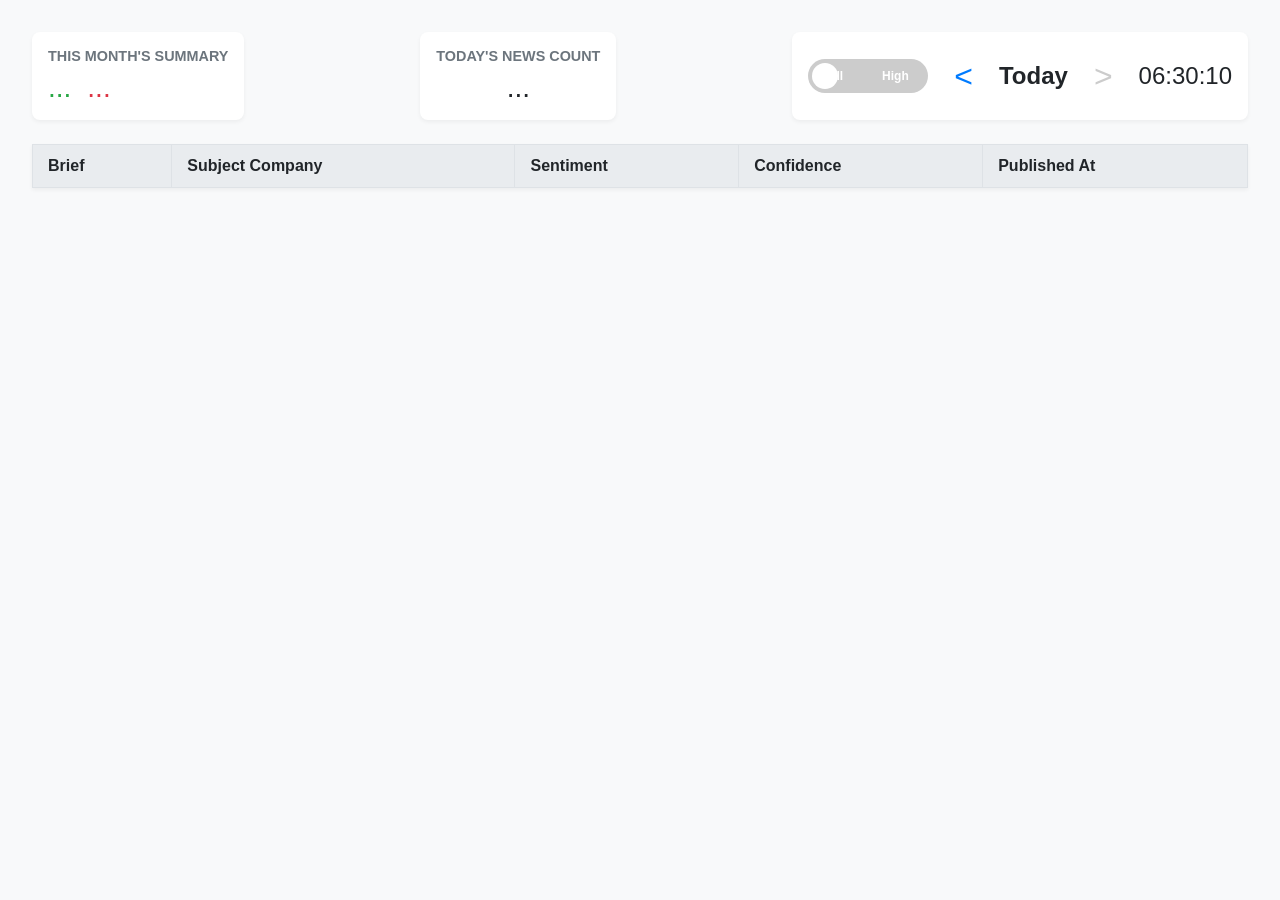
==== templates/index.html @ 9241533d "Also calculate the total" ====
<!DOCTYPE html>
<html lang="en">
<head>
    <meta charset="UTF-8">
    <meta name="viewport" content="width=device-width, initial-scale=1.0">
    <title>Financial News Analysis</title>
    <style>
        body { font-family: -apple-system, BlinkMacSystemFont, "Segoe UI", Roboto, "Helvetica Neue", Arial, sans-serif; margin: 2rem; background-color: #f8f9fa; color: #212529;}
        .top-bar { display: flex; justify-content: space-between; align-items: stretch; gap: 1.5rem; margin-bottom: 1.5rem; flex-wrap: wrap; }
        .widget { background-color: #fff; padding: 1rem; border-radius: 8px; box-shadow: 0 2px 4px rgba(0,0,0,0.05); text-align: center; }
        .widget h2 { margin: 0 0 0.5rem 0; font-size: 0.9rem; color: #6c757d; text-transform: uppercase; }
        .widget p { margin: 0; font-size: 1.75rem; font-weight: 500; }
        #monthly-summary p { display: flex; gap: 1rem; }
        .summary-value { display: flex; align-items: center; gap: 0.5rem; }
        .positive-text { color: #28a745; }
        .negative-text { color: #dc3545; }
        .date-nav { display: flex; align-items: center; justify-content: center; gap: 1rem; }
        .date-nav h1 { margin: 0; font-size: 1.5rem; }
        .date-nav button { font-size: 2rem; background: none; border: none; cursor: pointer; color: #007bff; padding: 0 10px;}
        .date-nav button:disabled { color: #ccc; }
        #clock { font-size: 1.5rem; }
        .controls { display: flex; align-items: center; gap: 1rem; }
        .switch { position: relative; display: inline-block; width: 120px; height: 34px; }
        .switch input { opacity: 0; width: 0; height: 0; }
        .slider { position: absolute; cursor: pointer; top: 0; left: 0; right: 0; bottom: 0; background-color: #ccc; transition: .4s; border-radius: 34px; }
        .slider:before { position: absolute; content: ""; height: 26px; width: 26px; left: 4px; bottom: 4px; background-color: white; transition: .4s; border-radius: 50%; }
        input:checked + .slider { background-color: #28a745; }
        input:checked + .slider:before { transform: translateX(86px); }
        .switch-labels { color: #fff; position: absolute; width: 100%; top: 50%; transform: translateY(-50%); display: flex; justify-content: space-around; font-size: 0.75rem; font-weight: bold; }
        table { width: 100%; border-collapse: collapse; box-shadow: 0 2px 4px rgba(0,0,0,0.05); }
        th, td { padding: 12px 15px; border: 1px solid #dee2e6; text-align: left; }
        thead { background-color: #e9ecef; }
        #articles-tbody { transition: opacity 0.3s ease-in-out; }
        #articles-tbody.loading { opacity: 0; }
        .sentiment { font-weight: bold; }
        .sentiment.POSITIVE { color: #28a745; }
        .sentiment.NEGATIVE { color: #dc3545; }
        .sentiment.NEUTRAL { color: #6c757d; }
    </style>
</head>
<body>
    <div class="top-bar">
        <div class="widget" id="monthly-summary">
            <h2>This Month's Summary</h2>
            <p>
                <span class="summary-value positive-text" id="monthly-positive">...</span>
                <span class="summary-value negative-text" id="monthly-negative">...</span>
            </p>
        </div>
        <div class="widget" id="daily-count">
            <h2>Today's News Count</h2>
            <p id="daily-count-value">...</p>
        </div>
        <div class="widget controls">
            <label class="switch" title="Toggle AI Confidence Level">
                <input type="checkbox" id="confidence-toggle">
                <span class="slider"></span>
                <div class="switch-labels"><span>All</span><span>High</span></div>
            </label>
            <div class="date-nav">
                <button id="btn-prev" title="Previous Day">&lt;</button>
                <h1 id="date-title">...</h1>
                <button id="btn-next" title="Next Day">&gt;</button>
            </div>
            <span id="clock"></span>
        </div>
    </div>
    
    <table>
        <thead>
            <tr>
                <th>Brief</th>
                <th>Subject Company</th>
                <th>Sentiment</th>
                <th>Confidence</th>
                <th>Published At</th>
            </tr>
        </thead>
        <tbody id="articles-tbody"></tbody>
    </table>

    <script>
        document.addEventListener('DOMContentLoaded', () => {
            let currentDate = new Date();
            let confidenceLevel = 'all'; // 'all' or 'high'
            let autoRefreshIntervalId = null;

            const dateTitle = document.getElementById('date-title');
            const btnPrev = document.getElementById('btn-prev');
            const btnNext = document.getElementById('btn-next');
            const clockElement = document.getElementById('clock');
            const articlesTbody = document.getElementById('articles-tbody');
            const confidenceToggle = document.getElementById('confidence-toggle');
            const dailyCountValue = document.getElementById('daily-count-value');
            const monthlyPositive = document.getElementById('monthly-positive');
            const monthlyNegative = document.getElementById('monthly-negative');
            const monthlyTotal = document.getElementById('monthly-summary');

            const isSameDay = (d1, d2) => d1.getFullYear() === d2.getFullYear() && d1.getMonth() === d2.getMonth() && d1.getDate() === d2.getDate();
            const toYYYYMMDD = (date) => date.toISOString().split('T')[0];

            function updateClock() {
                clockElement.textContent = new Date().toLocaleTimeString('en-GB');
            }

            function updateUIState() {
                const today = new Date();
                const yesterday = new Date();
                yesterday.setDate(today.getDate() - 1);
                if (isSameDay(currentDate, today)) dateTitle.textContent = "Today";
                else if (isSameDay(currentDate, yesterday)) dateTitle.textContent = "Yesterday";
                else dateTitle.textContent = currentDate.toLocaleDateString(undefined, { year: 'numeric', month: 'long', day: 'numeric' });
                btnNext.disabled = currentDate >= new Date().setHours(0, 0, 0, 0);
            }

            async function updateDashboard(showLoading = true) {
                if (isSameDay(currentDate, new Date())) startAutoRefresh();
                else stopAutoRefresh();

                const dateStr = toYYYYMMDD(currentDate);
                const params = `?date=${dateStr}&confidence=${confidenceLevel}`;

                if (showLoading) articlesTbody.classList.add('loading');
                updateUIState();

                // Fetch both summary and articles in parallel
                const [summaryData, articlesData] = await Promise.all([
                    fetch(`/api/summary?confidence=${confidenceLevel}`).then(res => res.json()),
                    fetch(`/api/articles${params}`).then(res => res.json())
                ]);
                
                // Update summary widgets
                dailyCountValue.textContent = summaryData.daily_count || 0;
                monthlyPositive.textContent = `+${summaryData.monthly_positive || 0}`;
                monthlyNegative.textContent = `-${summaryData.monthly_negative || 0}`;
                monthlyTotal.textContent = 'Total:' + (summaryData.monthly_positive + summaryData.monthly_negative || 0);

                // Update articles table with fade effect
                setTimeout(() => {
                    articlesTbody.innerHTML = '';
                    if (articlesData.length > 0) {
                        articlesData.forEach(article => {
                            const confidencePercent = (article.confidence * 100).toFixed(2);
                            const row = `
                                <tr>
                                    <td>${article.content}</td>
                                    <td>${article.company || 'N/A'}</td>
                                    <td class="sentiment ${article.sentiment}">${article.sentiment}</td>
                                    <td>${confidencePercent}%</td>
                                    <td>${article.time}</td>
                                </tr>
                            `;
                            articlesTbody.innerHTML += row;
                        });
                    } else {
                        articlesTbody.innerHTML = `<tr><td colspan="5" style="text-align: center;">No processed articles found for this day.</td></tr>`;
                    }
                    articlesTbody.classList.remove('loading');
                }, 300);
            }

            function stopAutoRefresh() { if (autoRefreshIntervalId) clearInterval(autoRefreshIntervalId); }
            function startAutoRefresh() {
                stopAutoRefresh();
                autoRefreshIntervalId = setInterval(() => updateDashboard(false), 30000);
            }

            // Event Listeners
            btnPrev.addEventListener('click', () => { currentDate.setDate(currentDate.getDate() - 1); updateDashboard(); });
            btnNext.addEventListener('click', () => { currentDate.setDate(currentDate.getDate() + 1); updateDashboard(); });
            confidenceToggle.addEventListener('change', (e) => {
                confidenceLevel = e.target.checked ? 'high' : 'all';
                updateDashboard();
            });

            // Initial Load
            updateClock();
            setInterval(updateClock, 1000);
            updateDashboard();
        });
    </script>
</body>
</html>
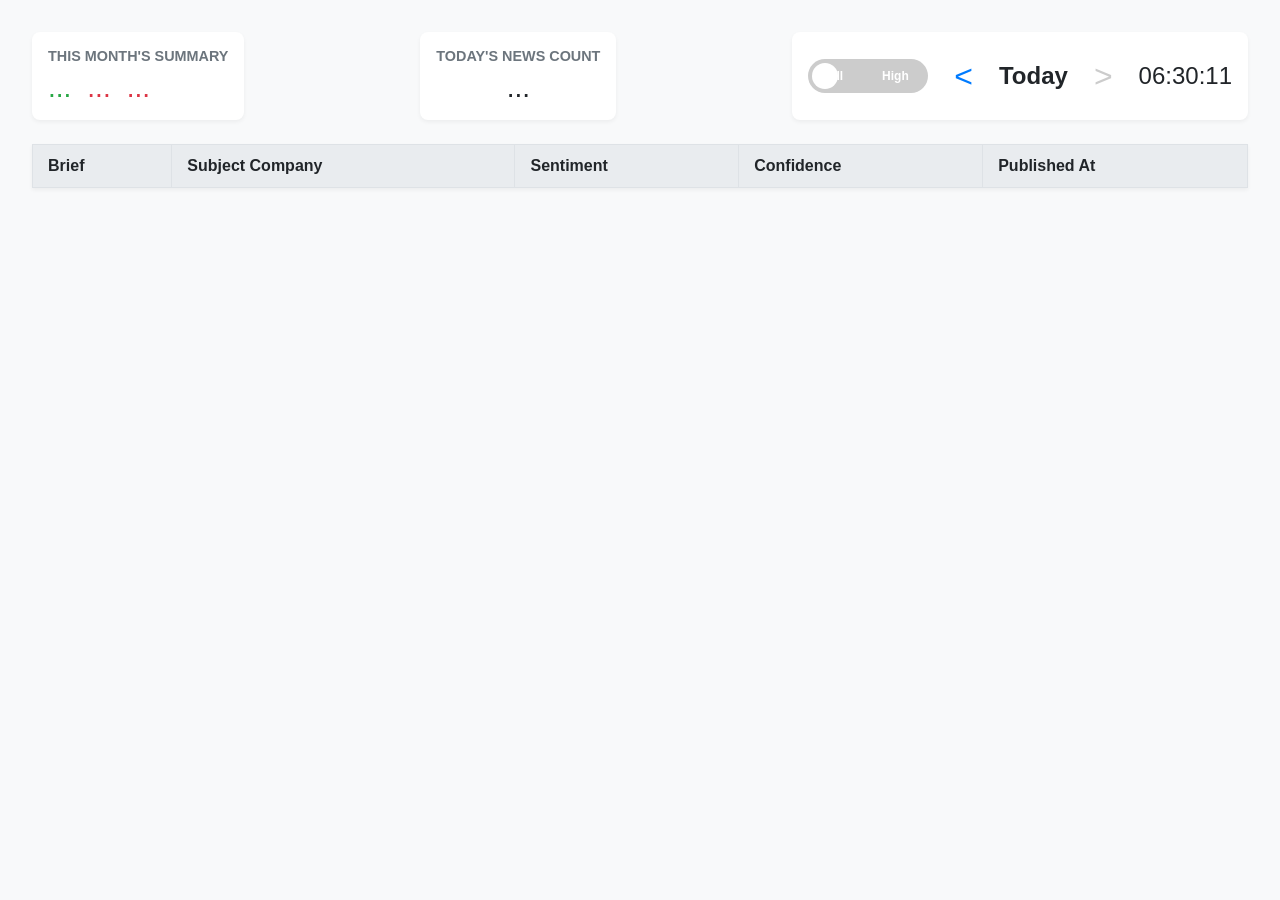
==== commit f158ceef: "Fix the display" ====
--- a/templates/index.html
+++ b/templates/index.html
@@ -45,6 +45,7 @@
             <p>
                 <span class="summary-value positive-text" id="monthly-positive">...</span>
                 <span class="summary-value negative-text" id="monthly-negative">...</span>
+                <span class="summary-value negative-text" id="monthly-summary">...</span>
             </p>
         </div>
         <div class="widget" id="daily-count">
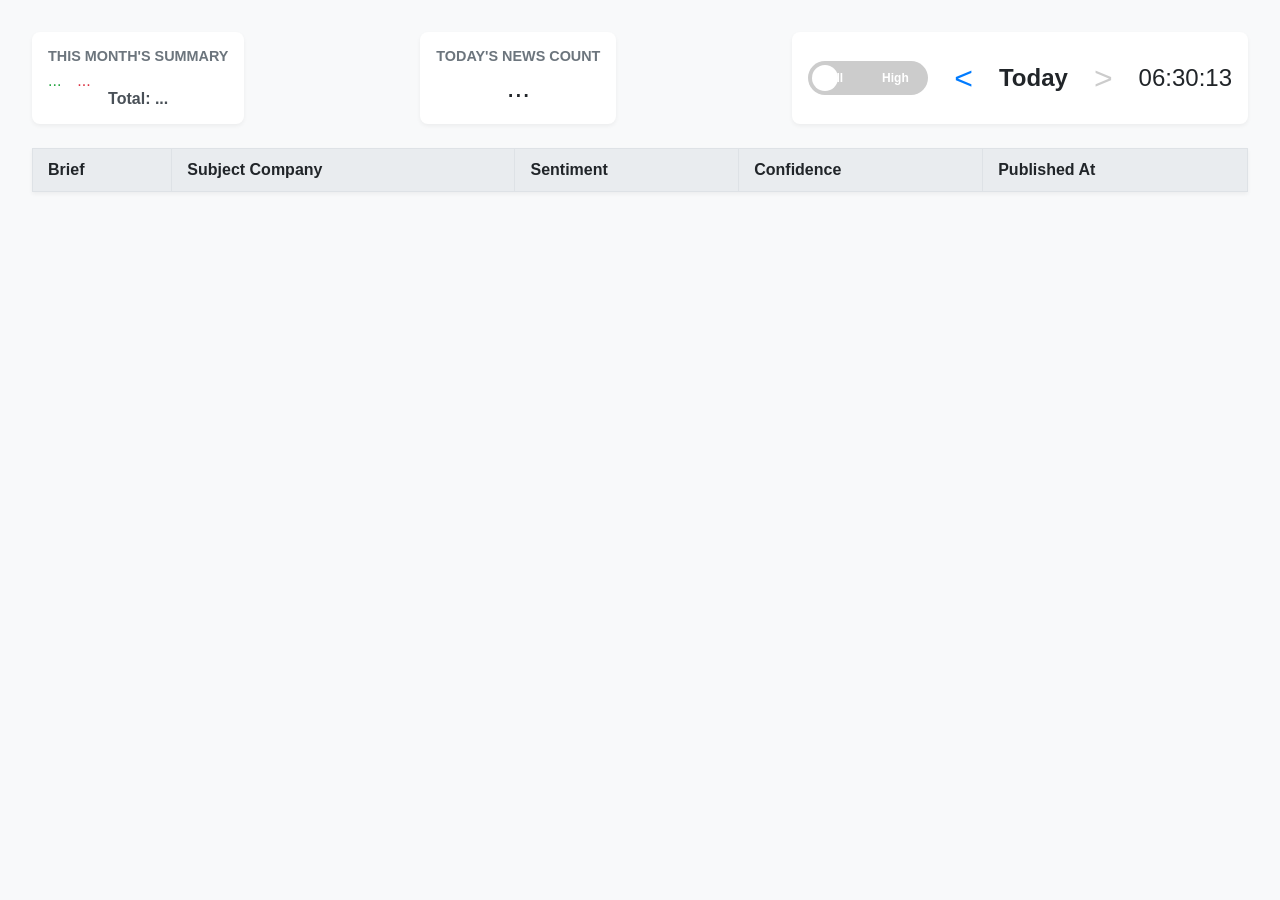
==== commit 37ebbdf3: "Incraesed the table size, and try again to fix the total count" ====
--- a/templates/index.html
+++ b/templates/index.html
@@ -10,10 +10,12 @@
         .widget { background-color: #fff; padding: 1rem; border-radius: 8px; box-shadow: 0 2px 4px rgba(0,0,0,0.05); text-align: center; }
         .widget h2 { margin: 0 0 0.5rem 0; font-size: 0.9rem; color: #6c757d; text-transform: uppercase; }
         .widget p { margin: 0; font-size: 1.75rem; font-weight: 500; }
-        #monthly-summary p { display: flex; gap: 1rem; }
+        #monthly-summary p { display: flex; flex-direction: column; align-items: center; gap: 0.5rem; }
+        .summary-values { display: flex; gap: 1rem; }
         .summary-value { display: flex; align-items: center; gap: 0.5rem; }
         .positive-text { color: #28a745; }
         .negative-text { color: #dc3545; }
+        .total-text { font-size: 1rem; color: #495057; font-weight: bold; margin-top: 0.5rem; }
         .date-nav { display: flex; align-items: center; justify-content: center; gap: 1rem; }
         .date-nav h1 { margin: 0; font-size: 1.5rem; }
         .date-nav button { font-size: 2rem; background: none; border: none; cursor: pointer; color: #007bff; padding: 0 10px;}
@@ -40,12 +42,14 @@
 </head>
 <body>
     <div class="top-bar">
-        <div class="widget" id="monthly-summary">
+        <div class="widget" id="monthly-summary-widget">
             <h2>This Month's Summary</h2>
             <p>
-                <span class="summary-value positive-text" id="monthly-positive">...</span>
-                <span class="summary-value negative-text" id="monthly-negative">...</span>
-                <span class="summary-value negative-text" id="monthly-summary">...</span>
+                <div class="summary-values">
+                    <span class="summary-value positive-text" id="monthly-positive">...</span>
+                    <span class="summary-value negative-text" id="monthly-negative">...</span>
+                </div>
+                <span class="total-text" id="monthly-total">Total: ...</span>
             </p>
         </div>
         <div class="widget" id="daily-count">
@@ -83,7 +87,7 @@
     <script>
         document.addEventListener('DOMContentLoaded', () => {
             let currentDate = new Date();
-            let confidenceLevel = 'all'; // 'all' or 'high'
+            let confidenceLevel = 'all';  // 'all' or 'high'
             let autoRefreshIntervalId = null;
 
             const dateTitle = document.getElementById('date-title');
@@ -95,7 +99,7 @@
             const dailyCountValue = document.getElementById('daily-count-value');
             const monthlyPositive = document.getElementById('monthly-positive');
             const monthlyNegative = document.getElementById('monthly-negative');
-            const monthlyTotal = document.getElementById('monthly-summary');
+            const monthlyTotal = document.getElementById('monthly-total');
 
             const isSameDay = (d1, d2) => d1.getFullYear() === d2.getFullYear() && d1.getMonth() === d2.getMonth() && d1.getDate() === d2.getDate();
             const toYYYYMMDD = (date) => date.toISOString().split('T')[0];
@@ -123,19 +127,18 @@
 
                 if (showLoading) articlesTbody.classList.add('loading');
                 updateUIState();
-
                 // Fetch both summary and articles in parallel
                 const [summaryData, articlesData] = await Promise.all([
                     fetch(`/api/summary?confidence=${confidenceLevel}`).then(res => res.json()),
                     fetch(`/api/articles${params}`).then(res => res.json())
                 ]);
-                
                 // Update summary widgets
+                const posCount = summaryData.monthly_positive || 0;
+                const negCount = summaryData.monthly_negative || 0;
                 dailyCountValue.textContent = summaryData.daily_count || 0;
-                monthlyPositive.textContent = `+${summaryData.monthly_positive || 0}`;
-                monthlyNegative.textContent = `-${summaryData.monthly_negative || 0}`;
-                monthlyTotal.textContent = 'Total:' + (summaryData.monthly_positive + summaryData.monthly_negative || 0);
-
+                monthlyPositive.textContent = `+${posCount}`;
+                monthlyNegative.textContent = `-${negCount}`;
+                monthlyTotal.textContent = `Total: ${posCount + negCount}`;
                 // Update articles table with fade effect
                 setTimeout(() => {
                     articlesTbody.innerHTML = '';
@@ -165,7 +168,6 @@
                 stopAutoRefresh();
                 autoRefreshIntervalId = setInterval(() => updateDashboard(false), 30000);
             }
-
             // Event Listeners
             btnPrev.addEventListener('click', () => { currentDate.setDate(currentDate.getDate() - 1); updateDashboard(); });
             btnNext.addEventListener('click', () => { currentDate.setDate(currentDate.getDate() + 1); updateDashboard(); });
@@ -173,7 +175,6 @@
                 confidenceLevel = e.target.checked ? 'high' : 'all';
                 updateDashboard();
             });
-
             // Initial Load
             updateClock();
             setInterval(updateClock, 1000);
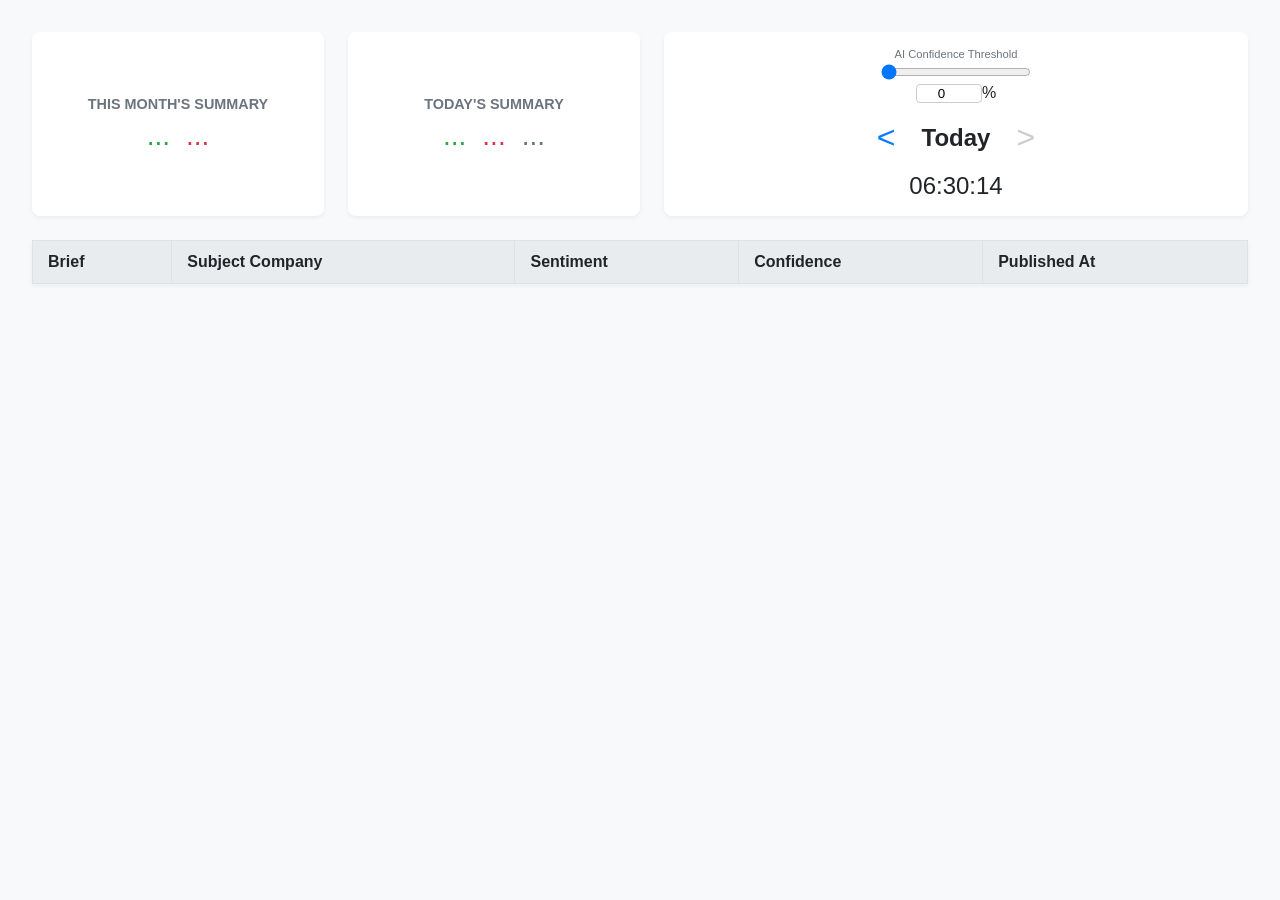
==== commit 387d3314: "Try to add more UX" ====
--- a/templates/index.html
+++ b/templates/index.html
@@ -5,30 +5,26 @@
     <meta name="viewport" content="width=device-width, initial-scale=1.0">
     <title>Financial News Analysis</title>
     <style>
-        body { font-family: -apple-system, BlinkMacSystemFont, "Segoe UI", Roboto, "Helvetica Neue", Arial, sans-serif; margin: 2rem; background-color: #f8f9fa; color: #212529;}
-        .top-bar { display: flex; justify-content: space-between; align-items: stretch; gap: 1.5rem; margin-bottom: 1.5rem; flex-wrap: wrap; }
-        .widget { background-color: #fff; padding: 1rem; border-radius: 8px; box-shadow: 0 2px 4px rgba(0,0,0,0.05); text-align: center; }
+        body { font-family: -apple-system, BlinkMacSystemFont, "Segoe UI", Roboto, "Helvetica Neue", Arial, sans-serif; margin: 2rem; background-color: #f8f9fa; color: #212529; }
+        .top-bar-grid { display: grid; grid-template-columns: 1fr 1fr 2fr; align-items: stretch; gap: 1.5rem; margin-bottom: 1.5rem; }
+        .widget { background-color: #fff; padding: 1rem; border-radius: 8px; box-shadow: 0 2px 4px rgba(0,0,0,0.05); text-align: center; display: flex; flex-direction: column; justify-content: center; }
         .widget h2 { margin: 0 0 0.5rem 0; font-size: 0.9rem; color: #6c757d; text-transform: uppercase; }
         .widget p { margin: 0; font-size: 1.75rem; font-weight: 500; }
-        #monthly-summary p { display: flex; flex-direction: column; align-items: center; gap: 0.5rem; }
-        .summary-values { display: flex; gap: 1rem; }
-        .summary-value { display: flex; align-items: center; gap: 0.5rem; }
+        .summary-values { display: flex; justify-content: center; gap: 1rem; }
+        .summary-value { display: flex; align-items: center; gap: 0.5rem; font-size: 1.25rem; }
         .positive-text { color: #28a745; }
         .negative-text { color: #dc3545; }
-        .total-text { font-size: 1rem; color: #495057; font-weight: bold; margin-top: 0.5rem; }
+        .neutral-text { color: #6c757d; }
         .date-nav { display: flex; align-items: center; justify-content: center; gap: 1rem; }
         .date-nav h1 { margin: 0; font-size: 1.5rem; }
-        .date-nav button { font-size: 2rem; background: none; border: none; cursor: pointer; color: #007bff; padding: 0 10px;}
+        .date-nav button { font-size: 2rem; background: none; border: none; cursor: pointer; color: #007bff; padding: 0 10px; }
         .date-nav button:disabled { color: #ccc; }
         #clock { font-size: 1.5rem; }
-        .controls { display: flex; align-items: center; gap: 1rem; }
-        .switch { position: relative; display: inline-block; width: 120px; height: 34px; }
-        .switch input { opacity: 0; width: 0; height: 0; }
-        .slider { position: absolute; cursor: pointer; top: 0; left: 0; right: 0; bottom: 0; background-color: #ccc; transition: .4s; border-radius: 34px; }
-        .slider:before { position: absolute; content: ""; height: 26px; width: 26px; left: 4px; bottom: 4px; background-color: white; transition: .4s; border-radius: 50%; }
-        input:checked + .slider { background-color: #28a745; }
-        input:checked + .slider:before { transform: translateX(86px); }
-        .switch-labels { color: #fff; position: absolute; width: 100%; top: 50%; transform: translateY(-50%); display: flex; justify-content: space-around; font-size: 0.75rem; font-weight: bold; }
+        .controls { display: flex; align-items: center; justify-content: space-around; gap: 1rem; }
+        .confidence-slider-container { width: 150px; text-align: center; }
+        .confidence-slider-container label { font-size: 0.7rem; color: #6c757d; display: block; }
+        .confidence-slider-container input[type="range"] { width: 100%; margin: 0.25rem 0; }
+        .confidence-slider-container input[type="number"] { width: 60px; text-align: center; border: 1px solid #ccc; border-radius: 4px; }
         table { width: 100%; border-collapse: collapse; box-shadow: 0 2px 4px rgba(0,0,0,0.05); }
         th, td { padding: 12px 15px; border: 1px solid #dee2e6; text-align: left; }
         thead { background-color: #e9ecef; }
@@ -38,30 +34,32 @@
         .sentiment.POSITIVE { color: #28a745; }
         .sentiment.NEGATIVE { color: #dc3545; }
         .sentiment.NEUTRAL { color: #6c757d; }
+        @media (max-width: 1200px) { .top-bar-grid { grid-template-columns: 1fr; } }
     </style>
 </head>
 <body>
-    <div class="top-bar">
-        <div class="widget" id="monthly-summary-widget">
+    <div class="top-bar-grid">
+        <div class="widget">
             <h2>This Month's Summary</h2>
-            <p>
-                <div class="summary-values">
-                    <span class="summary-value positive-text" id="monthly-positive">...</span>
-                    <span class="summary-value negative-text" id="monthly-negative">...</span>
-                </div>
-                <span class="total-text" id="monthly-total">Total: ...</span>
-            </p>
+            <div class="summary-values">
+                <p class="summary-value positive-text" id="monthly-positive">...</p>
+                <p class="summary-value negative-text" id="monthly-negative">...</p>
+            </div>
         </div>
-        <div class="widget" id="daily-count">
-            <h2>Today's News Count</h2>
-            <p id="daily-count-value">...</p>
+        <div class="widget">
+            <h2 id="daily-summary-title">Daily Summary</h2>
+            <div class="summary-values">
+                <p class="summary-value positive-text" id="daily-positive">...</p>
+                <p class="summary-value negative-text" id="daily-negative">...</p>
+                <p class="summary-value neutral-text" id="daily-neutral">...</p>
+            </div>
         </div>
         <div class="widget controls">
-            <label class="switch" title="Toggle AI Confidence Level">
-                <input type="checkbox" id="confidence-toggle">
-                <span class="slider"></span>
-                <div class="switch-labels"><span>All</span><span>High</span></div>
-            </label>
+            <div class="confidence-slider-container">
+                <label for="confidence-slider">AI Confidence Threshold</label>
+                <input type="range" id="confidence-slider" min="0" max="100" value="0">
+                <input type="number" id="confidence-input" min="0" max="100" value="0">%
+            </div>
             <div class="date-nav">
                 <button id="btn-prev" title="Previous Day">&lt;</button>
                 <h1 id="date-title">...</h1>
@@ -73,13 +71,7 @@
     
     <table>
         <thead>
-            <tr>
-                <th>Brief</th>
-                <th>Subject Company</th>
-                <th>Sentiment</th>
-                <th>Confidence</th>
-                <th>Published At</th>
-            </tr>
+            <tr><th>Brief</th><th>Subject Company</th><th>Sentiment</th><th>Confidence</th><th>Published At</th></tr>
         </thead>
         <tbody id="articles-tbody"></tbody>
     </table>
@@ -87,19 +79,23 @@
     <script>
         document.addEventListener('DOMContentLoaded', () => {
             let currentDate = new Date();
-            let confidenceLevel = 'all';  // 'all' or 'high'
+            let confidenceThreshold = 0;
             let autoRefreshIntervalId = null;
+            let debounceTimeout = null;
 
             const dateTitle = document.getElementById('date-title');
             const btnPrev = document.getElementById('btn-prev');
             const btnNext = document.getElementById('btn-next');
             const clockElement = document.getElementById('clock');
             const articlesTbody = document.getElementById('articles-tbody');
-            const confidenceToggle = document.getElementById('confidence-toggle');
-            const dailyCountValue = document.getElementById('daily-count-value');
+            const confidenceSlider = document.getElementById('confidence-slider');
+            const confidenceInput = document.getElementById('confidence-input');
+            const dailySummaryTitle = document.getElementById('daily-summary-title');
+            const dailyPositive = document.getElementById('daily-positive');
+            const dailyNegative = document.getElementById('daily-negative');
+            const dailyNeutral = document.getElementById('daily-neutral');
             const monthlyPositive = document.getElementById('monthly-positive');
             const monthlyNegative = document.getElementById('monthly-negative');
-            const monthlyTotal = document.getElementById('monthly-total');
 
             const isSameDay = (d1, d2) => d1.getFullYear() === d2.getFullYear() && d1.getMonth() === d2.getMonth() && d1.getDate() === d2.getDate();
             const toYYYYMMDD = (date) => date.toISOString().split('T')[0];
@@ -112,34 +108,43 @@
                 const today = new Date();
                 const yesterday = new Date();
                 yesterday.setDate(today.getDate() - 1);
-                if (isSameDay(currentDate, today)) dateTitle.textContent = "Today";
-                else if (isSameDay(currentDate, yesterday)) dateTitle.textContent = "Yesterday";
-                else dateTitle.textContent = currentDate.toLocaleDateString(undefined, { year: 'numeric', month: 'long', day: 'numeric' });
+                if (isSameDay(currentDate, today)) {
+                    dateTitle.textContent = "Today";
+                    dailySummaryTitle.textContent = "Today's Summary";
+                } else if (isSameDay(currentDate, yesterday)) {
+                    dateTitle.textContent = "Yesterday";
+                    dailySummaryTitle.textContent = "Yesterday's Summary";
+                } else {
+                    const dateString = currentDate.toLocaleDateString(undefined, { year: 'numeric', month: 'long', day: 'numeric' });
+                    dateTitle.textContent = dateString;
+                    dailySummaryTitle.textContent = "Daily Summary";
+                }
                 btnNext.disabled = currentDate >= new Date().setHours(0, 0, 0, 0);
             }
-
+            
             async function updateDashboard(showLoading = true) {
                 if (isSameDay(currentDate, new Date())) startAutoRefresh();
                 else stopAutoRefresh();
 
                 const dateStr = toYYYYMMDD(currentDate);
-                const params = `?date=${dateStr}&confidence=${confidenceLevel}`;
-
+                const confidence = confidenceThreshold / 100;
+                const summaryParams = `?date=${dateStr}&confidence=${confidence}`;
+                const articlesParams = `?date=${dateStr}&confidence=${confidence}`;
+                
                 if (showLoading) articlesTbody.classList.add('loading');
                 updateUIState();
-                // Fetch both summary and articles in parallel
+
                 const [summaryData, articlesData] = await Promise.all([
-                    fetch(`/api/summary?confidence=${confidenceLevel}`).then(res => res.json()),
-                    fetch(`/api/articles${params}`).then(res => res.json())
+                    fetch(`/api/summary${summaryParams}`).then(res => res.json()),
+                    fetch(`/api/articles${articlesParams}`).then(res => res.json())
                 ]);
-                // Update summary widgets
-                const posCount = summaryData.monthly_positive || 0;
-                const negCount = summaryData.monthly_negative || 0;
-                dailyCountValue.textContent = summaryData.daily_count || 0;
-                monthlyPositive.textContent = `+${posCount}`;
-                monthlyNegative.textContent = `-${negCount}`;
-                monthlyTotal.textContent = `Total: ${posCount + negCount}`;
-                // Update articles table with fade effect
+                
+                dailyPositive.textContent = `+${summaryData.daily.positive || 0}`;
+                dailyNegative.textContent = `-${summaryData.daily.negative || 0}`;
+                dailyNeutral.textContent = `~${summaryData.daily.neutral || 0}`;
+                monthlyPositive.textContent = `+${summaryData.monthly.positive || 0}`;
+                monthlyNegative.textContent = `-${summaryData.monthly.negative || 0}`;
+
                 setTimeout(() => {
                     articlesTbody.innerHTML = '';
                     if (articlesData.length > 0) {
@@ -152,12 +157,11 @@
                                     <td class="sentiment ${article.sentiment}">${article.sentiment}</td>
                                     <td>${confidencePercent}%</td>
                                     <td>${article.time}</td>
-                                </tr>
-                            `;
+                                </tr>`;
                             articlesTbody.innerHTML += row;
                         });
                     } else {
-                        articlesTbody.innerHTML = `<tr><td colspan="5" style="text-align: center;">No processed articles found for this day.</td></tr>`;
+                        articlesTbody.innerHTML = `<tr><td colspan="5" style="text-align: center;">No processed articles found with the selected criteria.</td></tr>`;
                     }
                     articlesTbody.classList.remove('loading');
                 }, 300);
@@ -168,14 +172,33 @@
                 stopAutoRefresh();
                 autoRefreshIntervalId = setInterval(() => updateDashboard(false), 30000);
             }
-            // Event Listeners
+            
+            function handleConfidenceChange() {
+                clearTimeout(debounceTimeout);
+                debounceTimeout = setTimeout(() => {
+                    updateDashboard();
+                }, 1000); // Wait 1 second after the user stops changing the value
+            }
+
             btnPrev.addEventListener('click', () => { currentDate.setDate(currentDate.getDate() - 1); updateDashboard(); });
             btnNext.addEventListener('click', () => { currentDate.setDate(currentDate.getDate() + 1); updateDashboard(); });
-            confidenceToggle.addEventListener('change', (e) => {
-                confidenceLevel = e.target.checked ? 'high' : 'all';
-                updateDashboard();
+            
+            confidenceSlider.addEventListener('input', (e) => {
+                confidenceThreshold = e.target.value;
+                confidenceInput.value = confidenceThreshold;
+                handleConfidenceChange();
             });
-            // Initial Load
+
+            confidenceInput.addEventListener('input', (e) => {
+                let value = parseInt(e.target.value, 10);
+                if (isNaN(value) || value < 0) value = 0;
+                if (value > 100) value = 100;
+                confidenceThreshold = value;
+                confidenceSlider.value = confidenceThreshold;
+                e.target.value = confidenceThreshold; // Correct the input if invalid
+                handleConfidenceChange();
+            });
+
             updateClock();
             setInterval(updateClock, 1000);
             updateDashboard();
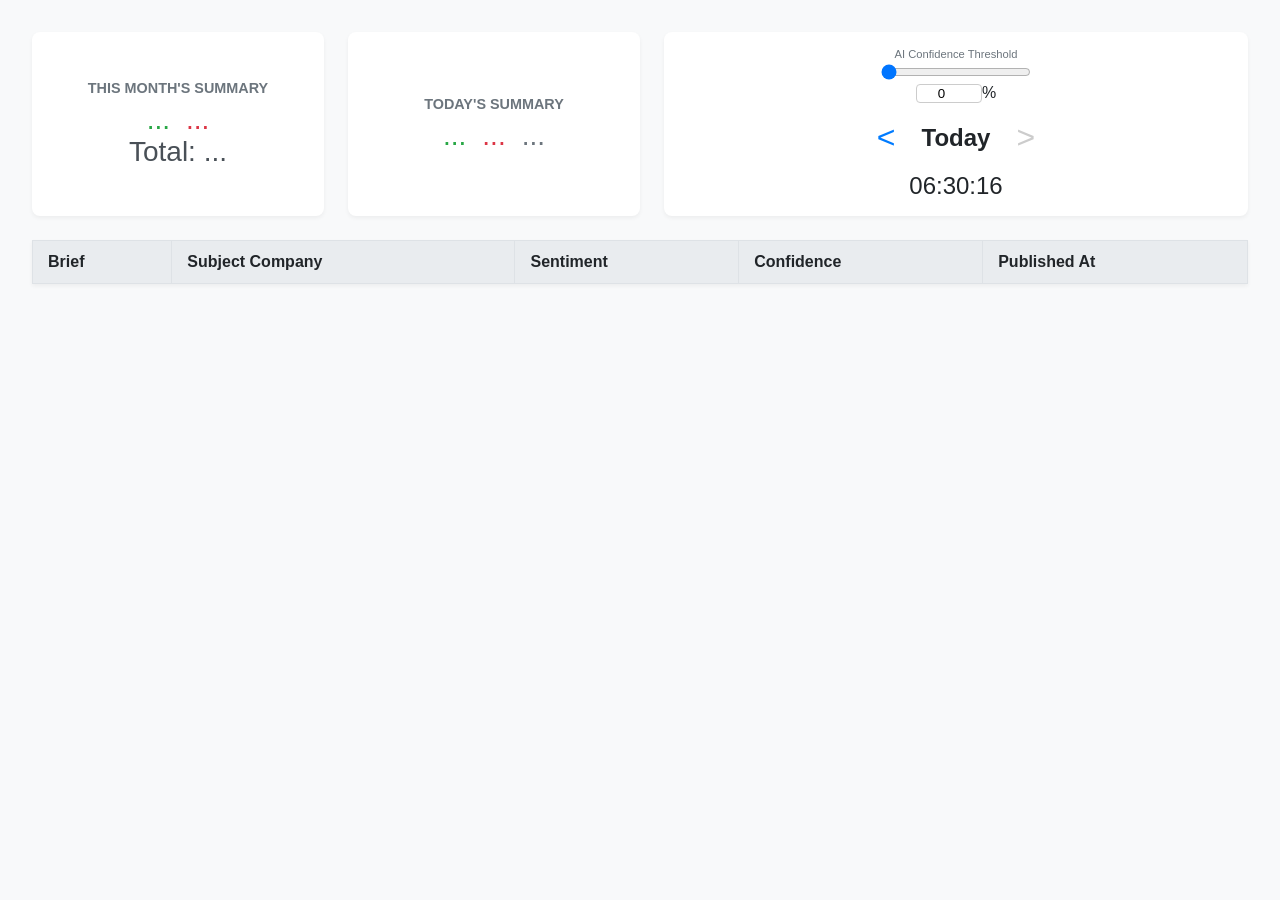
==== commit 00a29a0d: "Fix #2" ====
--- a/templates/index.html
+++ b/templates/index.html
@@ -15,6 +15,7 @@
         .positive-text { color: #28a745; }
         .negative-text { color: #dc3545; }
         .neutral-text { color: #6c757d; }
+        .total-text { font-size: 1rem; color: #495057; font-weight: bold; margin-top: 0.5rem; }
         .date-nav { display: flex; align-items: center; justify-content: center; gap: 1rem; }
         .date-nav h1 { margin: 0; font-size: 1.5rem; }
         .date-nav button { font-size: 2rem; background: none; border: none; cursor: pointer; color: #007bff; padding: 0 10px; }
@@ -45,6 +46,7 @@
                 <p class="summary-value positive-text" id="monthly-positive">...</p>
                 <p class="summary-value negative-text" id="monthly-negative">...</p>
             </div>
+            <p class="total-text" id="monthly-total">Total: ...</p>
         </div>
         <div class="widget">
             <h2 id="daily-summary-title">Daily Summary</h2>
@@ -96,6 +98,7 @@
             const dailyNeutral = document.getElementById('daily-neutral');
             const monthlyPositive = document.getElementById('monthly-positive');
             const monthlyNegative = document.getElementById('monthly-negative');
+            const monthlyTotal = document.getElementById('monthly-total');
 
             const isSameDay = (d1, d2) => d1.getFullYear() === d2.getFullYear() && d1.getMonth() === d2.getMonth() && d1.getDate() === d2.getDate();
             const toYYYYMMDD = (date) => date.toISOString().split('T')[0];
@@ -139,11 +142,18 @@
                     fetch(`/api/articles${articlesParams}`).then(res => res.json())
                 ]);
                 
-                dailyPositive.textContent = `+${summaryData.daily.positive || 0}`;
-                dailyNegative.textContent = `-${summaryData.daily.negative || 0}`;
-                dailyNeutral.textContent = `~${summaryData.daily.neutral || 0}`;
-                monthlyPositive.textContent = `+${summaryData.monthly.positive || 0}`;
-                monthlyNegative.textContent = `-${summaryData.monthly.negative || 0}`;
+                const dailyPos = summaryData.daily.positive || 0;
+                const dailyNeg = summaryData.daily.negative || 0;
+                const dailyNeu = summaryData.daily.neutral || 0;
+                const monthlyPos = summaryData.monthly.positive || 0;
+                const monthlyNeg = summaryData.monthly.negative || 0;
+
+                dailyPositive.textContent = `+${dailyPos}`;
+                dailyNegative.textContent = `-${dailyNeg}`;
+                dailyNeutral.textContent = `~${dailyNeu}`;
+                monthlyPositive.textContent = `+${monthlyPos}`;
+                monthlyNegative.textContent = `-${monthlyNeg}`;
+                monthlyTotal.textContent = `Total: ${monthlyPos + monthlyNeg}`;
 
                 setTimeout(() => {
                     articlesTbody.innerHTML = '';
@@ -177,7 +187,7 @@
                 clearTimeout(debounceTimeout);
                 debounceTimeout = setTimeout(() => {
                     updateDashboard();
-                }, 1000); // Wait 1 second after the user stops changing the value
+                }, 1000);
             }
 
             btnPrev.addEventListener('click', () => { currentDate.setDate(currentDate.getDate() - 1); updateDashboard(); });
@@ -195,7 +205,7 @@
                 if (value > 100) value = 100;
                 confidenceThreshold = value;
                 confidenceSlider.value = confidenceThreshold;
-                e.target.value = confidenceThreshold; // Correct the input if invalid
+                e.target.value = confidenceThreshold;
                 handleConfidenceChange();
             });
 
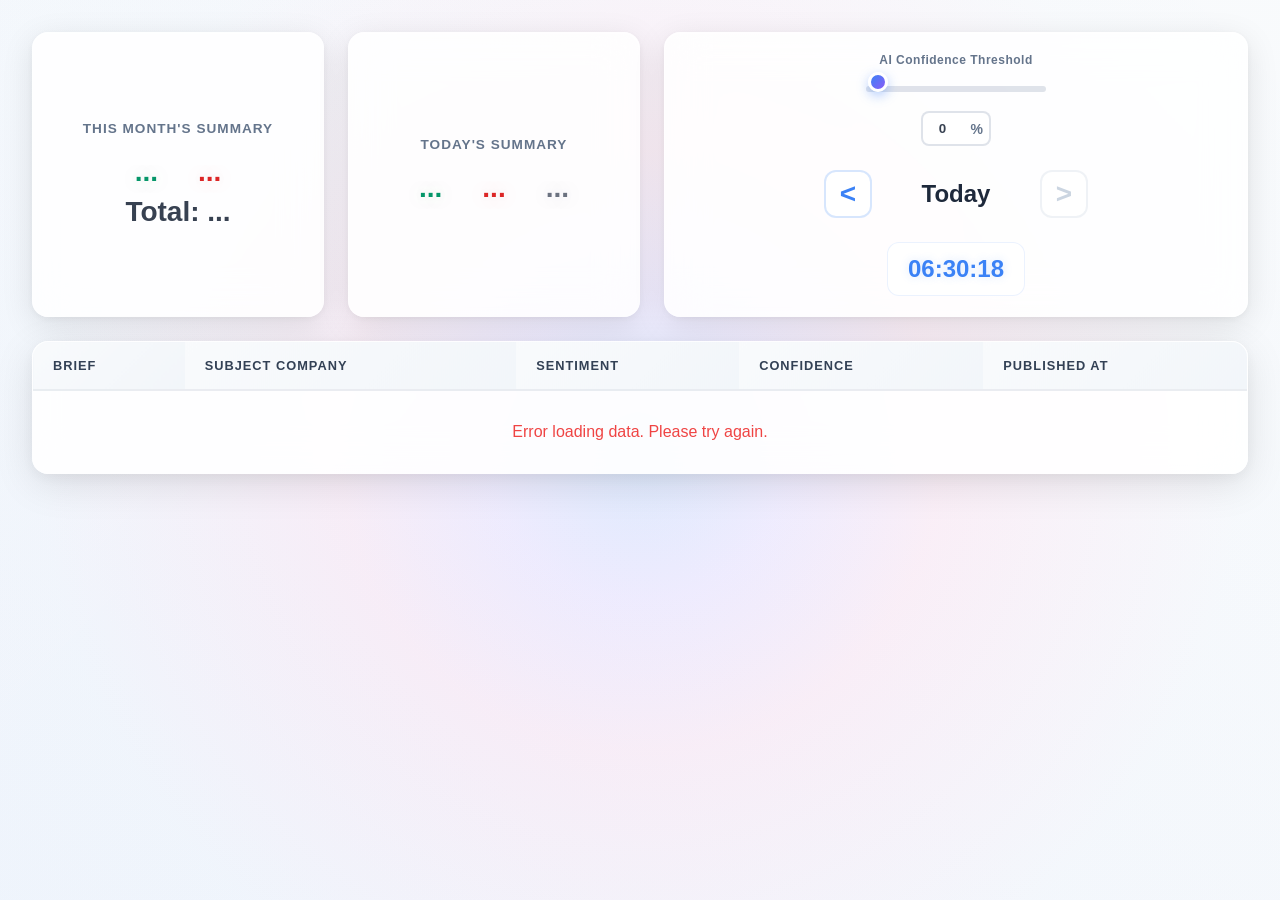
==== commit 8d3757b6: "Style the website" ====
--- a/templates/index.html
+++ b/templates/index.html
@@ -4,215 +4,83 @@
     <meta charset="UTF-8">
     <meta name="viewport" content="width=device-width, initial-scale=1.0">
     <title>Financial News Analysis</title>
-    <style>
-        body { font-family: -apple-system, BlinkMacSystemFont, "Segoe UI", Roboto, "Helvetica Neue", Arial, sans-serif; margin: 2rem; background-color: #f8f9fa; color: #212529; }
-        .top-bar-grid { display: grid; grid-template-columns: 1fr 1fr 2fr; align-items: stretch; gap: 1.5rem; margin-bottom: 1.5rem; }
-        .widget { background-color: #fff; padding: 1rem; border-radius: 8px; box-shadow: 0 2px 4px rgba(0,0,0,0.05); text-align: center; display: flex; flex-direction: column; justify-content: center; }
-        .widget h2 { margin: 0 0 0.5rem 0; font-size: 0.9rem; color: #6c757d; text-transform: uppercase; }
-        .widget p { margin: 0; font-size: 1.75rem; font-weight: 500; }
-        .summary-values { display: flex; justify-content: center; gap: 1rem; }
-        .summary-value { display: flex; align-items: center; gap: 0.5rem; font-size: 1.25rem; }
-        .positive-text { color: #28a745; }
-        .negative-text { color: #dc3545; }
-        .neutral-text { color: #6c757d; }
-        .total-text { font-size: 1rem; color: #495057; font-weight: bold; margin-top: 0.5rem; }
-        .date-nav { display: flex; align-items: center; justify-content: center; gap: 1rem; }
-        .date-nav h1 { margin: 0; font-size: 1.5rem; }
-        .date-nav button { font-size: 2rem; background: none; border: none; cursor: pointer; color: #007bff; padding: 0 10px; }
-        .date-nav button:disabled { color: #ccc; }
-        #clock { font-size: 1.5rem; }
-        .controls { display: flex; align-items: center; justify-content: space-around; gap: 1rem; }
-        .confidence-slider-container { width: 150px; text-align: center; }
-        .confidence-slider-container label { font-size: 0.7rem; color: #6c757d; display: block; }
-        .confidence-slider-container input[type="range"] { width: 100%; margin: 0.25rem 0; }
-        .confidence-slider-container input[type="number"] { width: 60px; text-align: center; border: 1px solid #ccc; border-radius: 4px; }
-        table { width: 100%; border-collapse: collapse; box-shadow: 0 2px 4px rgba(0,0,0,0.05); }
-        th, td { padding: 12px 15px; border: 1px solid #dee2e6; text-align: left; }
-        thead { background-color: #e9ecef; }
-        #articles-tbody { transition: opacity 0.3s ease-in-out; }
-        #articles-tbody.loading { opacity: 0; }
-        .sentiment { font-weight: bold; }
-        .sentiment.POSITIVE { color: #28a745; }
-        .sentiment.NEGATIVE { color: #dc3545; }
-        .sentiment.NEUTRAL { color: #6c757d; }
-        @media (max-width: 1200px) { .top-bar-grid { grid-template-columns: 1fr; } }
-    </style>
+    <link rel="stylesheet" href="styles/base.css">
+    <link rel="stylesheet" href="styles/animations.css">
+    <link rel="stylesheet" href="styles/layout.css">
+    <link rel="stylesheet" href="styles/widgets.css">
+    <link rel="stylesheet" href="styles/controls.css">
+    <link rel="stylesheet" href="styles/buttons.css">
+    <link rel="stylesheet" href="styles/tables.css">
+    <link rel="stylesheet" href="styles/badges.css">
+    <link rel="stylesheet" href="styles/responsive.css">
 </head>
 <body>
+    <div class="background-gradient"></div>
+    
     <div class="top-bar-grid">
         <div class="widget">
             <h2>This Month's Summary</h2>
             <div class="summary-values">
-                <p class="summary-value positive-text" id="monthly-positive">...</p>
-                <p class="summary-value negative-text" id="monthly-negative">...</p>
+                <p class="summary-value positive-text number-counter" id="monthly-positive">...</p>
+                <p class="summary-value negative-text number-counter" id="monthly-negative">...</p>
             </div>
             <p class="total-text" id="monthly-total">Total: ...</p>
         </div>
+        
         <div class="widget">
             <h2 id="daily-summary-title">Daily Summary</h2>
             <div class="summary-values">
-                <p class="summary-value positive-text" id="daily-positive">...</p>
-                <p class="summary-value negative-text" id="daily-negative">...</p>
-                <p class="summary-value neutral-text" id="daily-neutral">...</p>
+                <p class="summary-value positive-text number-counter" id="daily-positive">...</p>
+                <p class="summary-value negative-text number-counter" id="daily-negative">...</p>
+                <p class="summary-value neutral-text number-counter" id="daily-neutral">...</p>
             </div>
         </div>
+        
         <div class="widget controls">
             <div class="confidence-slider-container">
                 <label for="confidence-slider">AI Confidence Threshold</label>
-                <input type="range" id="confidence-slider" min="0" max="100" value="0">
-                <input type="number" id="confidence-input" min="0" max="100" value="0">%
+                <div class="slider-wrapper">
+                    <input type="range" id="confidence-slider" min="0" max="100" value="0">
+                    <div class="slider-track"></div>
+                    <div class="slider-fill"></div>
+                </div>
+                <div class="confidence-input-wrapper">
+                    <input type="number" id="confidence-input" min="0" max="100" value="0">
+                    <span class="input-suffix">%</span>
+                </div>
             </div>
+            
             <div class="date-nav">
-                <button id="btn-prev" title="Previous Day">&lt;</button>
+                <button id="btn-prev" title="Previous Day">
+                    <span>&lt;</span>
+                </button>
                 <h1 id="date-title">...</h1>
-                <button id="btn-next" title="Next Day">&gt;</button>
+                <button id="btn-next" title="Next Day">
+                    <span>&gt;</span>
+                </button>
             </div>
-            <span id="clock"></span>
+            
+            <div class="clock-container">
+                <span id="clock"></span>
+            </div>
         </div>
     </div>
     
-    <table>
-        <thead>
-            <tr><th>Brief</th><th>Subject Company</th><th>Sentiment</th><th>Confidence</th><th>Published At</th></tr>
-        </thead>
-        <tbody id="articles-tbody"></tbody>
-    </table>
+    <div class="table-container">
+        <table>
+            <thead>
+                <tr>
+                    <th>Brief</th>
+                    <th>Subject Company</th>
+                    <th>Sentiment</th>
+                    <th>Confidence</th>
+                    <th>Published At</th>
+                </tr>
+            </thead>
+            <tbody id="articles-tbody"></tbody>
+        </table>
+    </div>
 
-    <script>
-        document.addEventListener('DOMContentLoaded', () => {
-            let currentDate = new Date();
-            let confidenceThreshold = 0;
-            let autoRefreshIntervalId = null;
-            let debounceTimeout = null;
-
-            const dateTitle = document.getElementById('date-title');
-            const btnPrev = document.getElementById('btn-prev');
-            const btnNext = document.getElementById('btn-next');
-            const clockElement = document.getElementById('clock');
-            const articlesTbody = document.getElementById('articles-tbody');
-            const confidenceSlider = document.getElementById('confidence-slider');
-            const confidenceInput = document.getElementById('confidence-input');
-            const dailySummaryTitle = document.getElementById('daily-summary-title');
-            const dailyPositive = document.getElementById('daily-positive');
-            const dailyNegative = document.getElementById('daily-negative');
-            const dailyNeutral = document.getElementById('daily-neutral');
-            const monthlyPositive = document.getElementById('monthly-positive');
-            const monthlyNegative = document.getElementById('monthly-negative');
-            const monthlyTotal = document.getElementById('monthly-total');
-
-            const isSameDay = (d1, d2) => d1.getFullYear() === d2.getFullYear() && d1.getMonth() === d2.getMonth() && d1.getDate() === d2.getDate();
-            const toYYYYMMDD = (date) => date.toISOString().split('T')[0];
-
-            function updateClock() {
-                clockElement.textContent = new Date().toLocaleTimeString('en-GB');
-            }
-
-            function updateUIState() {
-                const today = new Date();
-                const yesterday = new Date();
-                yesterday.setDate(today.getDate() - 1);
-                if (isSameDay(currentDate, today)) {
-                    dateTitle.textContent = "Today";
-                    dailySummaryTitle.textContent = "Today's Summary";
-                } else if (isSameDay(currentDate, yesterday)) {
-                    dateTitle.textContent = "Yesterday";
-                    dailySummaryTitle.textContent = "Yesterday's Summary";
-                } else {
-                    const dateString = currentDate.toLocaleDateString(undefined, { year: 'numeric', month: 'long', day: 'numeric' });
-                    dateTitle.textContent = dateString;
-                    dailySummaryTitle.textContent = "Daily Summary";
-                }
-                btnNext.disabled = currentDate >= new Date().setHours(0, 0, 0, 0);
-            }
-            
-            async function updateDashboard(showLoading = true) {
-                if (isSameDay(currentDate, new Date())) startAutoRefresh();
-                else stopAutoRefresh();
-
-                const dateStr = toYYYYMMDD(currentDate);
-                const confidence = confidenceThreshold / 100;
-                const summaryParams = `?date=${dateStr}&confidence=${confidence}`;
-                const articlesParams = `?date=${dateStr}&confidence=${confidence}`;
-                
-                if (showLoading) articlesTbody.classList.add('loading');
-                updateUIState();
-
-                const [summaryData, articlesData] = await Promise.all([
-                    fetch(`/api/summary${summaryParams}`).then(res => res.json()),
-                    fetch(`/api/articles${articlesParams}`).then(res => res.json())
-                ]);
-                
-                const dailyPos = summaryData.daily.positive || 0;
-                const dailyNeg = summaryData.daily.negative || 0;
-                const dailyNeu = summaryData.daily.neutral || 0;
-                const monthlyPos = summaryData.monthly.positive || 0;
-                const monthlyNeg = summaryData.monthly.negative || 0;
-
-                dailyPositive.textContent = `+${dailyPos}`;
-                dailyNegative.textContent = `-${dailyNeg}`;
-                dailyNeutral.textContent = `~${dailyNeu}`;
-                monthlyPositive.textContent = `+${monthlyPos}`;
-                monthlyNegative.textContent = `-${monthlyNeg}`;
-                monthlyTotal.textContent = `Total: ${monthlyPos + monthlyNeg}`;
-
-                setTimeout(() => {
-                    articlesTbody.innerHTML = '';
-                    if (articlesData.length > 0) {
-                        articlesData.forEach(article => {
-                            const confidencePercent = (article.confidence * 100).toFixed(2);
-                            const row = `
-                                <tr>
-                                    <td>${article.content}</td>
-                                    <td>${article.company || 'N/A'}</td>
-                                    <td class="sentiment ${article.sentiment}">${article.sentiment}</td>
-                                    <td>${confidencePercent}%</td>
-                                    <td>${article.time}</td>
-                                </tr>`;
-                            articlesTbody.innerHTML += row;
-                        });
-                    } else {
-                        articlesTbody.innerHTML = `<tr><td colspan="5" style="text-align: center;">No processed articles found with the selected criteria.</td></tr>`;
-                    }
-                    articlesTbody.classList.remove('loading');
-                }, 300);
-            }
-
-            function stopAutoRefresh() { if (autoRefreshIntervalId) clearInterval(autoRefreshIntervalId); }
-            function startAutoRefresh() {
-                stopAutoRefresh();
-                autoRefreshIntervalId = setInterval(() => updateDashboard(false), 30000);
-            }
-            
-            function handleConfidenceChange() {
-                clearTimeout(debounceTimeout);
-                debounceTimeout = setTimeout(() => {
-                    updateDashboard();
-                }, 1000);
-            }
-
-            btnPrev.addEventListener('click', () => { currentDate.setDate(currentDate.getDate() - 1); updateDashboard(); });
-            btnNext.addEventListener('click', () => { currentDate.setDate(currentDate.getDate() + 1); updateDashboard(); });
-            
-            confidenceSlider.addEventListener('input', (e) => {
-                confidenceThreshold = e.target.value;
-                confidenceInput.value = confidenceThreshold;
-                handleConfidenceChange();
-            });
-
-            confidenceInput.addEventListener('input', (e) => {
-                let value = parseInt(e.target.value, 10);
-                if (isNaN(value) || value < 0) value = 0;
-                if (value > 100) value = 100;
-                confidenceThreshold = value;
-                confidenceSlider.value = confidenceThreshold;
-                e.target.value = confidenceThreshold;
-                handleConfidenceChange();
-            });
-
-            updateClock();
-            setInterval(updateClock, 1000);
-            updateDashboard();
-        });
-    </script>
+    <script src="script.js"></script>
 </body>
 </html>
--- a/templates/styles/base.css
+++ b/templates/styles/base.css
@@ -0,0 +1,44 @@
+
+* {
+    box-sizing: border-box;
+}
+
+body { 
+    font-family: -apple-system, BlinkMacSystemFont, "Segoe UI", Roboto, "Helvetica Neue", Arial, sans-serif; 
+    margin: 0;
+    padding: 2rem;
+    min-height: 100vh;
+    color: #212529; 
+    animation: fadeIn 0.8s ease-out;
+    position: relative;
+    overflow-x: hidden;
+}
+
+.background-gradient {
+    position: fixed;
+    top: 0;
+    left: 0;
+    width: 100%;
+    height: 100%;
+    background: radial-gradient(600px circle at var(--mouse-x, 50%) var(--mouse-y, 50%), 
+                rgba(59, 130, 246, 0.15) 0%, 
+                rgba(139, 92, 246, 0.1) 25%, 
+                rgba(236, 72, 153, 0.08) 50%, 
+                rgba(248, 250, 252, 0.95) 100%);
+    z-index: -2;
+    transition: background 0.3s ease;
+}
+
+body::before {
+    content: '';
+    position: fixed;
+    top: 0;
+    left: 0;
+    width: 100%;
+    height: 100%;
+    background: 
+        linear-gradient(135deg, rgba(255,255,255,0.1) 0%, transparent 50%),
+        linear-gradient(45deg, rgba(59, 130, 246, 0.05) 0%, transparent 100%);
+    z-index: -1;
+    pointer-events: none;
+}
--- a/templates/styles/animations.css
+++ b/templates/styles/animations.css
@@ -0,0 +1,24 @@
+/* Animations and keyframes */
+@keyframes fadeIn {
+    from { opacity: 0; transform: translateY(20px); }
+    to { opacity: 1; transform: translateY(0); }
+}
+
+@keyframes slideIn {
+    from { opacity: 0; transform: translateX(-20px); }
+    to { opacity: 1; transform: translateX(0); }
+}
+
+@keyframes shimmer {
+    0% { background-position: -200% 0; }
+    100% { background-position: 200% 0; }
+}
+
+@keyframes countUp {
+    from { transform: scale(0.8); opacity: 0; }
+    to { transform: scale(1); opacity: 1; }
+}
+
+.number-counter {
+    animation: countUp 0.6s cubic-bezier(0.4, 0, 0.2, 1) both;
+}
--- a/templates/styles/layout.css
+++ b/templates/styles/layout.css
@@ -0,0 +1,52 @@
+/* Layout and grid styles */
+.top-bar-grid { 
+    display: grid; 
+    grid-template-columns: 1fr 1fr 2fr; 
+    align-items: stretch; 
+    gap: 1.5rem; 
+    margin-bottom: 1.5rem; 
+    animation: slideIn 0.6s ease-out 0.2s both;
+}
+
+.table-container {
+    animation: slideIn 0.6s ease-out 0.4s both;
+}
+
+/* Date Navigation */
+.date-nav { 
+    display: flex; 
+    align-items: center; 
+    justify-content: center; 
+    gap: 1.5rem; 
+}
+
+.date-nav h1 { 
+    margin: 0; 
+    font-size: 1.5rem; 
+    font-weight: 700;
+    color: #1e293b;
+    transition: color 0.3s ease;
+    position: relative;
+    text-align: center;
+    min-width: 120px;
+}
+
+/* Clock */
+.clock-container {
+    display: flex;
+    align-items: center;
+    justify-content: center;
+    background: rgba(255, 255, 255, 0.9);
+    backdrop-filter: blur(10px);
+    padding: 0.75rem 1.25rem;
+    border-radius: 12px;
+    border: 1px solid rgba(59, 130, 246, 0.1);
+}
+
+#clock { 
+    font-size: 1.5rem; 
+    font-weight: 600;
+    color: #3b82f6;
+    font-variant-numeric: tabular-nums;
+    text-shadow: 0 0 10px rgba(59, 130, 246, 0.2);
+}
--- a/templates/styles/widgets.css
+++ b/templates/styles/widgets.css
@@ -0,0 +1,107 @@
+/* Widget components */
+.widget { 
+    background: rgba(255, 255, 255, 0.85);
+    backdrop-filter: blur(20px);
+    padding: 1.25rem; 
+    border-radius: 16px; 
+    box-shadow: 
+        0 8px 32px rgba(0,0,0,0.1),
+        0 2px 8px rgba(0,0,0,0.05),
+        inset 0 1px 0 rgba(255,255,255,0.4); 
+    text-align: center; 
+    display: flex; 
+    flex-direction: column; 
+    justify-content: center;
+    transition: all 0.4s cubic-bezier(0.4, 0, 0.2, 1);
+    position: relative;
+    overflow: hidden;
+    border: 1px solid rgba(255, 255, 255, 0.3);
+}
+
+.widget:hover {
+    transform: translateY(-4px);
+    box-shadow: 
+        0 12px 40px rgba(0,0,0,0.15),
+        0 4px 12px rgba(0,0,0,0.1),
+        inset 0 1px 0 rgba(255,255,255,0.5);
+}
+
+.widget::before {
+    content: '';
+    position: absolute;
+    top: 0;
+    left: -100%;
+    width: 100%;
+    height: 100%;
+    background: linear-gradient(90deg, transparent, rgba(255,255,255,0.3), transparent);
+    transition: left 0.6s ease;
+}
+
+.widget:hover::before {
+    left: 100%;
+}
+
+.widget h2 { 
+    margin: 0 0 0.75rem 0; 
+    font-size: 0.85rem; 
+    color: #64748b; 
+    text-transform: uppercase; 
+    letter-spacing: 1px;
+    font-weight: 600;
+    transition: color 0.3s ease;
+}
+
+.widget:hover h2 {
+    color: #475569;
+}
+
+.widget p { 
+    margin: 0; 
+    font-size: 1.75rem; 
+    font-weight: 700; 
+    transition: transform 0.3s ease;
+}
+
+.summary-values { 
+    display: flex; 
+    justify-content: center; 
+    gap: 1.5rem; 
+}
+
+.summary-value { 
+    display: flex; 
+    align-items: center; 
+    gap: 0.5rem; 
+    font-size: 1.25rem;
+    transition: transform 0.3s ease;
+    padding: 0.5rem;
+    border-radius: 8px;
+}
+
+.summary-value:hover {
+    transform: scale(1.08);
+    background: rgba(255, 255, 255, 0.5);
+}
+
+.positive-text { 
+    color: #059669; 
+    text-shadow: 0 0 20px rgba(5, 150, 105, 0.3);
+}
+
+.negative-text { 
+    color: #dc2626; 
+    text-shadow: 0 0 20px rgba(220, 38, 38, 0.3);
+}
+
+.neutral-text { 
+    color: #6b7280; 
+    text-shadow: 0 0 20px rgba(107, 114, 128, 0.3);
+}
+
+.total-text { 
+    font-size: 1rem; 
+    color: #374151; 
+    font-weight: 600; 
+    margin-top: 0.75rem; 
+    transition: all 0.3s ease;
+}
--- a/templates/styles/controls.css
+++ b/templates/styles/controls.css
@@ -0,0 +1,164 @@
+/* Form controls and interactive elements */
+.controls { 
+    display: flex; 
+    align-items: center; 
+    justify-content: space-around; 
+    gap: 1.5rem; 
+    flex-wrap: wrap;
+}
+
+/* Custom Slider Styles */
+.confidence-slider-container { 
+    width: 180px; 
+    text-align: center; 
+    transition: transform 0.3s ease;
+}
+
+.confidence-slider-container:hover {
+    transform: scale(1.02);
+}
+
+.confidence-slider-container label { 
+    font-size: 0.75rem; 
+    color: #64748b; 
+    display: block; 
+    margin-bottom: 0.5rem;
+    font-weight: 600;
+    letter-spacing: 0.5px;
+    transition: color 0.3s ease;
+}
+
+.confidence-slider-container:hover label {
+    color: #475569;
+}
+
+.slider-wrapper {
+    position: relative;
+    height: 20px;
+    margin: 0.75rem 0;
+    display: flex;
+    align-items: center;
+}
+
+.slider-track {
+    position: absolute;
+    width: 100%;
+    height: 6px;
+    background: rgba(148, 163, 184, 0.3);
+    border-radius: 3px;
+    top: 50%;
+    transform: translateY(-50%);
+}
+
+.slider-fill {
+    position: absolute;
+    height: 6px;
+    background: linear-gradient(90deg, #3b82f6, #8b5cf6);
+    border-radius: 3px;
+    top: 50%;
+    transform: translateY(-50%);
+    left: 0;
+    width: 0%;
+    transition: width 0.3s ease;
+}
+
+#confidence-slider {
+    position: relative;
+    width: 100%;
+    height: 20px;
+    background: transparent;
+    outline: none;
+    border: none;
+    cursor: pointer;
+    -webkit-appearance: none;
+    appearance: none;
+    z-index: 2;
+}
+
+#confidence-slider::-webkit-slider-track {
+    background: transparent;
+    height: 6px;
+    border-radius: 3px;
+}
+
+#confidence-slider::-webkit-slider-thumb {
+    -webkit-appearance: none;
+    appearance: none;
+    width: 20px;
+    height: 20px;
+    border-radius: 50%;
+    background: linear-gradient(135deg, #3b82f6, #8b5cf6);
+    cursor: pointer;
+    box-shadow: 0 4px 12px rgba(59, 130, 246, 0.4);
+    transition: all 0.3s ease;
+    border: 3px solid white;
+    position: relative;
+    top: -7px;
+}
+
+#confidence-slider::-webkit-slider-thumb:hover {
+    transform: scale(1.2);
+    box-shadow: 0 6px 20px rgba(59, 130, 246, 0.6);
+}
+
+#confidence-slider::-moz-range-track {
+    background: transparent;
+    height: 6px;
+    border: none;
+    border-radius: 3px;
+}
+
+#confidence-slider::-moz-range-thumb {
+    width: 20px;
+    height: 20px;
+    border-radius: 50%;
+    background: linear-gradient(135deg, #3b82f6, #8b5cf6);
+    cursor: pointer;
+    box-shadow: 0 4px 12px rgba(59, 130, 246, 0.4);
+    border: 3px solid white;
+    transition: all 0.3s ease;
+    -moz-appearance: none;
+    appearance: none;
+}
+
+#confidence-slider::-moz-range-thumb:hover {
+    transform: scale(1.2);
+    box-shadow: 0 6px 20px rgba(59, 130, 246, 0.6);
+}
+
+.confidence-input-wrapper {
+    position: relative;
+    display: inline-block;
+}
+
+.confidence-input-wrapper input[type="number"] { 
+    width: 70px; 
+    text-align: center; 
+    border: 2px solid rgba(148, 163, 184, 0.3); 
+    border-radius: 8px; 
+    padding: 0.5rem 1.25rem 0.5rem 0.5rem;
+    transition: all 0.3s ease;
+    background: rgba(255, 255, 255, 0.9);
+    backdrop-filter: blur(10px);
+    font-weight: 600;
+    color: #374151;
+}
+
+.confidence-input-wrapper input[type="number"]:focus {
+    border-color: #3b82f6;
+    box-shadow: 0 0 0 3px rgba(59, 130, 246, 0.1);
+    outline: none;
+    transform: scale(1.05);
+    background: rgba(255, 255, 255, 1);
+}
+
+.input-suffix {
+    position: absolute;
+    right: 8px;
+    top: 50%;
+    transform: translateY(-50%);
+    color: #64748b;
+    font-size: 0.875rem;
+    font-weight: 600;
+    pointer-events: none;
+}
--- a/templates/styles/buttons.css
+++ b/templates/styles/buttons.css
@@ -0,0 +1,72 @@
+/* Button styles */
+.date-nav button { 
+    font-size: 1.75rem; 
+    background: rgba(255, 255, 255, 0.9);
+    backdrop-filter: blur(10px);
+    border: 2px solid rgba(59, 130, 246, 0.2); 
+    cursor: pointer; 
+    color: #3b82f6; 
+    padding: 0;
+    transition: all 0.3s cubic-bezier(0.4, 0, 0.2, 1);
+    border-radius: 12px;
+    width: 48px;
+    height: 48px;
+    display: flex;
+    align-items: center;
+    justify-content: center;
+    position: relative;
+    overflow: hidden;
+    font-weight: 700;
+}
+
+.date-nav button span {
+    position: relative;
+    z-index: 2;
+    transition: transform 0.3s ease;
+}
+
+.date-nav button::before {
+    content: '';
+    position: absolute;
+    inset: 0;
+    background: linear-gradient(135deg, #3b82f6, #8b5cf6);
+    opacity: 0;
+    transition: opacity 0.3s ease;
+    border-radius: 10px;
+}
+
+.date-nav button:hover {
+    transform: scale(1.1);
+    border-color: transparent;
+    box-shadow: 0 8px 25px rgba(59, 130, 246, 0.3);
+}
+
+.date-nav button:hover::before {
+    opacity: 1;
+}
+
+.date-nav button:hover span {
+    color: white;
+    transform: scale(1.1);
+}
+
+.date-nav button:active {
+    transform: scale(0.95);
+}
+
+.date-nav button:disabled { 
+    color: #cbd5e1; 
+    cursor: not-allowed;
+    transform: none;
+    border-color: rgba(203, 213, 225, 0.3);
+    background: rgba(255, 255, 255, 0.5);
+}
+
+.date-nav button:disabled::before {
+    display: none;
+}
+
+.date-nav button:disabled:hover {
+    transform: none;
+    box-shadow: none;
+}
--- a/templates/styles/tables.css
+++ b/templates/styles/tables.css
@@ -0,0 +1,74 @@
+/* Table and data display styles */
+table { 
+    width: 100%; 
+    border-collapse: collapse; 
+    box-shadow: 
+        0 10px 40px rgba(0,0,0,0.1),
+        0 4px 16px rgba(0,0,0,0.05); 
+    border-radius: 16px;
+    overflow: hidden;
+    background: rgba(255, 255, 255, 0.9);
+    backdrop-filter: blur(20px);
+    border: 1px solid rgba(255, 255, 255, 0.3);
+}
+
+th, td { 
+    padding: 1rem 1.25rem; 
+    text-align: left; 
+    transition: all 0.3s ease;
+}
+
+th {
+    background: linear-gradient(135deg, rgba(248, 250, 252, 0.95) 0%, rgba(241, 245, 249, 0.95) 100%);
+    font-weight: 700;
+    color: #334155;
+    text-transform: uppercase;
+    font-size: 0.8rem;
+    letter-spacing: 1px;
+    position: sticky;
+    top: 0;
+    z-index: 10;
+    border-bottom: 2px solid rgba(148, 163, 184, 0.2);
+}
+
+tbody tr {
+    transition: all 0.3s ease;
+    animation: slideIn 0.4s ease-out both;
+    border-bottom: 1px solid rgba(148, 163, 184, 0.1);
+}
+
+tbody tr:hover {
+    background: rgba(59, 130, 246, 0.08);
+    transform: scale(1.005);
+    box-shadow: 0 4px 12px rgba(59, 130, 246, 0.15);
+}
+
+tbody tr:nth-child(even) {
+    background: rgba(248, 250, 252, 0.5);
+}
+
+tbody tr:nth-child(even):hover {
+    background: rgba(59, 130, 246, 0.12);
+}
+
+#articles-tbody { 
+    transition: opacity 0.4s cubic-bezier(0.4, 0, 0.2, 1);
+    position: relative;
+}
+
+#articles-tbody.loading { 
+    opacity: 0.4; 
+    pointer-events: none;
+}
+
+#articles-tbody.loading::after {
+    content: '';
+    position: absolute;
+    top: 0;
+    left: 0;
+    right: 0;
+    height: 4px;
+    background: linear-gradient(90deg, transparent, #3b82f6, #8b5cf6, transparent);
+    animation: shimmer 2s infinite;
+    border-radius: 2px;
+}
--- a/templates/styles/badges.css
+++ b/templates/styles/badges.css
@@ -0,0 +1,54 @@
+/* Sentiment badges and status indicators */
+.sentiment { 
+    font-weight: 700; 
+    padding: 0.5rem 1rem;
+    border-radius: 20px;
+    font-size: 0.8rem;
+    text-transform: uppercase;
+    letter-spacing: 0.8px;
+    transition: all 0.3s ease;
+    display: inline-block;
+    position: relative;
+    overflow: hidden;
+}
+
+.sentiment::before {
+    content: '';
+    position: absolute;
+    top: 0;
+    left: -100%;
+    width: 100%;
+    height: 100%;
+    background: linear-gradient(90deg, transparent, rgba(255, 255, 255, 0.4), transparent);
+    transition: left 0.5s ease;
+}
+
+.sentiment:hover::before {
+    left: 100%;
+}
+
+.sentiment.POSITIVE { 
+    color: #065f46;
+    background: linear-gradient(135deg, rgba(16, 185, 129, 0.15), rgba(5, 150, 105, 0.1));
+    border: 2px solid rgba(16, 185, 129, 0.3);
+    box-shadow: 0 4px 12px rgba(16, 185, 129, 0.2);
+}
+
+.sentiment.NEGATIVE { 
+    color: #7f1d1d;
+    background: linear-gradient(135deg, rgba(239, 68, 68, 0.15), rgba(220, 38, 38, 0.1));
+    border: 2px solid rgba(239, 68, 68, 0.3);
+    box-shadow: 0 4px 12px rgba(239, 68, 68, 0.2);
+}
+
+.sentiment.NEUTRAL { 
+    color: #374151;
+    background: linear-gradient(135deg, rgba(107, 114, 128, 0.15), rgba(75, 85, 99, 0.1));
+    border: 2px solid rgba(107, 114, 128, 0.3);
+    box-shadow: 0 4px 12px rgba(107, 114, 128, 0.2);
+}
+
+.sentiment:hover {
+    transform: scale(1.08);
+    box-shadow: 0 6px 20px rgba(0, 0, 0, 0.15);
+}
--- a/templates/styles/responsive.css
+++ b/templates/styles/responsive.css
@@ -0,0 +1,54 @@
+/* Sentiment badges and status indicators */
+.sentiment { 
+    font-weight: 700; 
+    padding: 0.5rem 1rem;
+    border-radius: 20px;
+    font-size: 0.8rem;
+    text-transform: uppercase;
+    letter-spacing: 0.8px;
+    transition: all 0.3s ease;
+    display: inline-block;
+    position: relative;
+    overflow: hidden;
+}
+
+.sentiment::before {
+    content: '';
+    position: absolute;
+    top: 0;
+    left: -100%;
+    width: 100%;
+    height: 100%;
+    background: linear-gradient(90deg, transparent, rgba(255, 255, 255, 0.4), transparent);
+    transition: left 0.5s ease;
+}
+
+.sentiment:hover::before {
+    left: 100%;
+}
+
+.sentiment.POSITIVE { 
+    color: #065f46;
+    background: linear-gradient(135deg, rgba(16, 185, 129, 0.15), rgba(5, 150, 105, 0.1));
+    border: 2px solid rgba(16, 185, 129, 0.3);
+    box-shadow: 0 4px 12px rgba(16, 185, 129, 0.2);
+}
+
+.sentiment.NEGATIVE { 
+    color: #7f1d1d;
+    background: linear-gradient(135deg, rgba(239, 68, 68, 0.15), rgba(220, 38, 38, 0.1));
+    border: 2px solid rgba(239, 68, 68, 0.3);
+    box-shadow: 0 4px 12px rgba(239, 68, 68, 0.2);
+}
+
+.sentiment.NEUTRAL { 
+    color: #374151;
+    background: linear-gradient(135deg, rgba(107, 114, 128, 0.15), rgba(75, 85, 99, 0.1));
+    border: 2px solid rgba(107, 114, 128, 0.3);
+    box-shadow: 0 4px 12px rgba(107, 114, 128, 0.2);
+}
+
+.sentiment:hover {
+    transform: scale(1.08);
+    box-shadow: 0 6px 20px rgba(0, 0, 0, 0.15);
+}
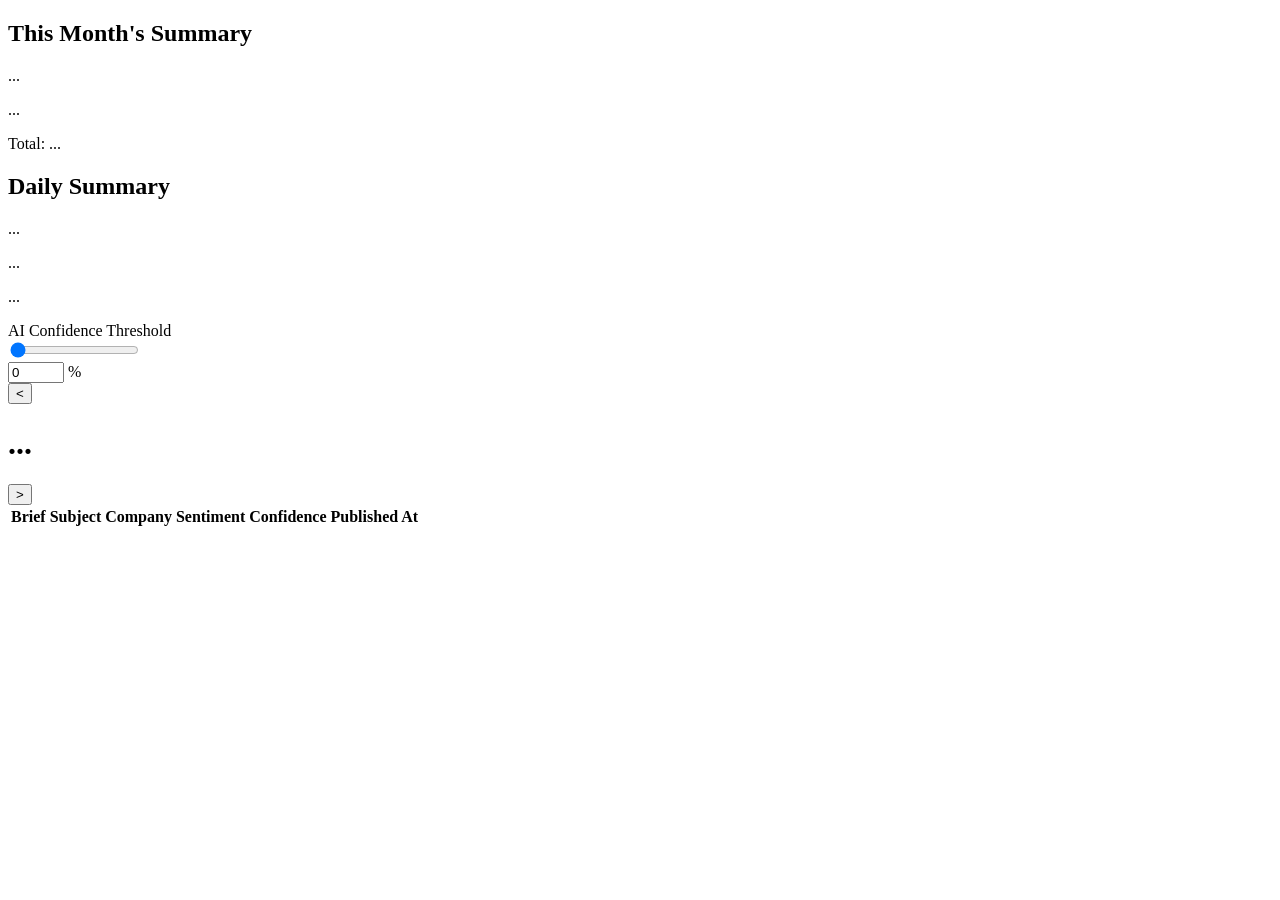
==== commit be8e398c: "Fix the style and js not rendering" ====
--- a/templates/index.html
+++ b/templates/index.html
@@ -4,15 +4,15 @@
     <meta charset="UTF-8">
     <meta name="viewport" content="width=device-width, initial-scale=1.0">
     <title>Financial News Analysis</title>
-    <link rel="stylesheet" href="styles/base.css">
-    <link rel="stylesheet" href="styles/animations.css">
-    <link rel="stylesheet" href="styles/layout.css">
-    <link rel="stylesheet" href="styles/widgets.css">
-    <link rel="stylesheet" href="styles/controls.css">
-    <link rel="stylesheet" href="styles/buttons.css">
-    <link rel="stylesheet" href="styles/tables.css">
-    <link rel="stylesheet" href="styles/badges.css">
-    <link rel="stylesheet" href="styles/responsive.css">
+    <link rel="stylesheet" href="/styles/base.css">
+    <link rel="stylesheet" href="/styles/animations.css">
+    <link rel="stylesheet" href="/styles/layout.css">
+    <link rel="stylesheet" href="/styles/widgets.css">
+    <link rel="stylesheet" href="/styles/controls.css">
+    <link rel="stylesheet" href="/styles/buttons.css">
+    <link rel="stylesheet" href="/styles/tables.css">
+    <link rel="stylesheet" href="/styles/badges.css">
+    <link rel="stylesheet" href="/styles/responsive.css">
 </head>
 <body>
     <div class="background-gradient"></div>
@@ -81,6 +81,6 @@
         </table>
     </div>
 
-    <script src="script.js"></script>
+    <script src="/script.js"></script>
 </body>
 </html>
